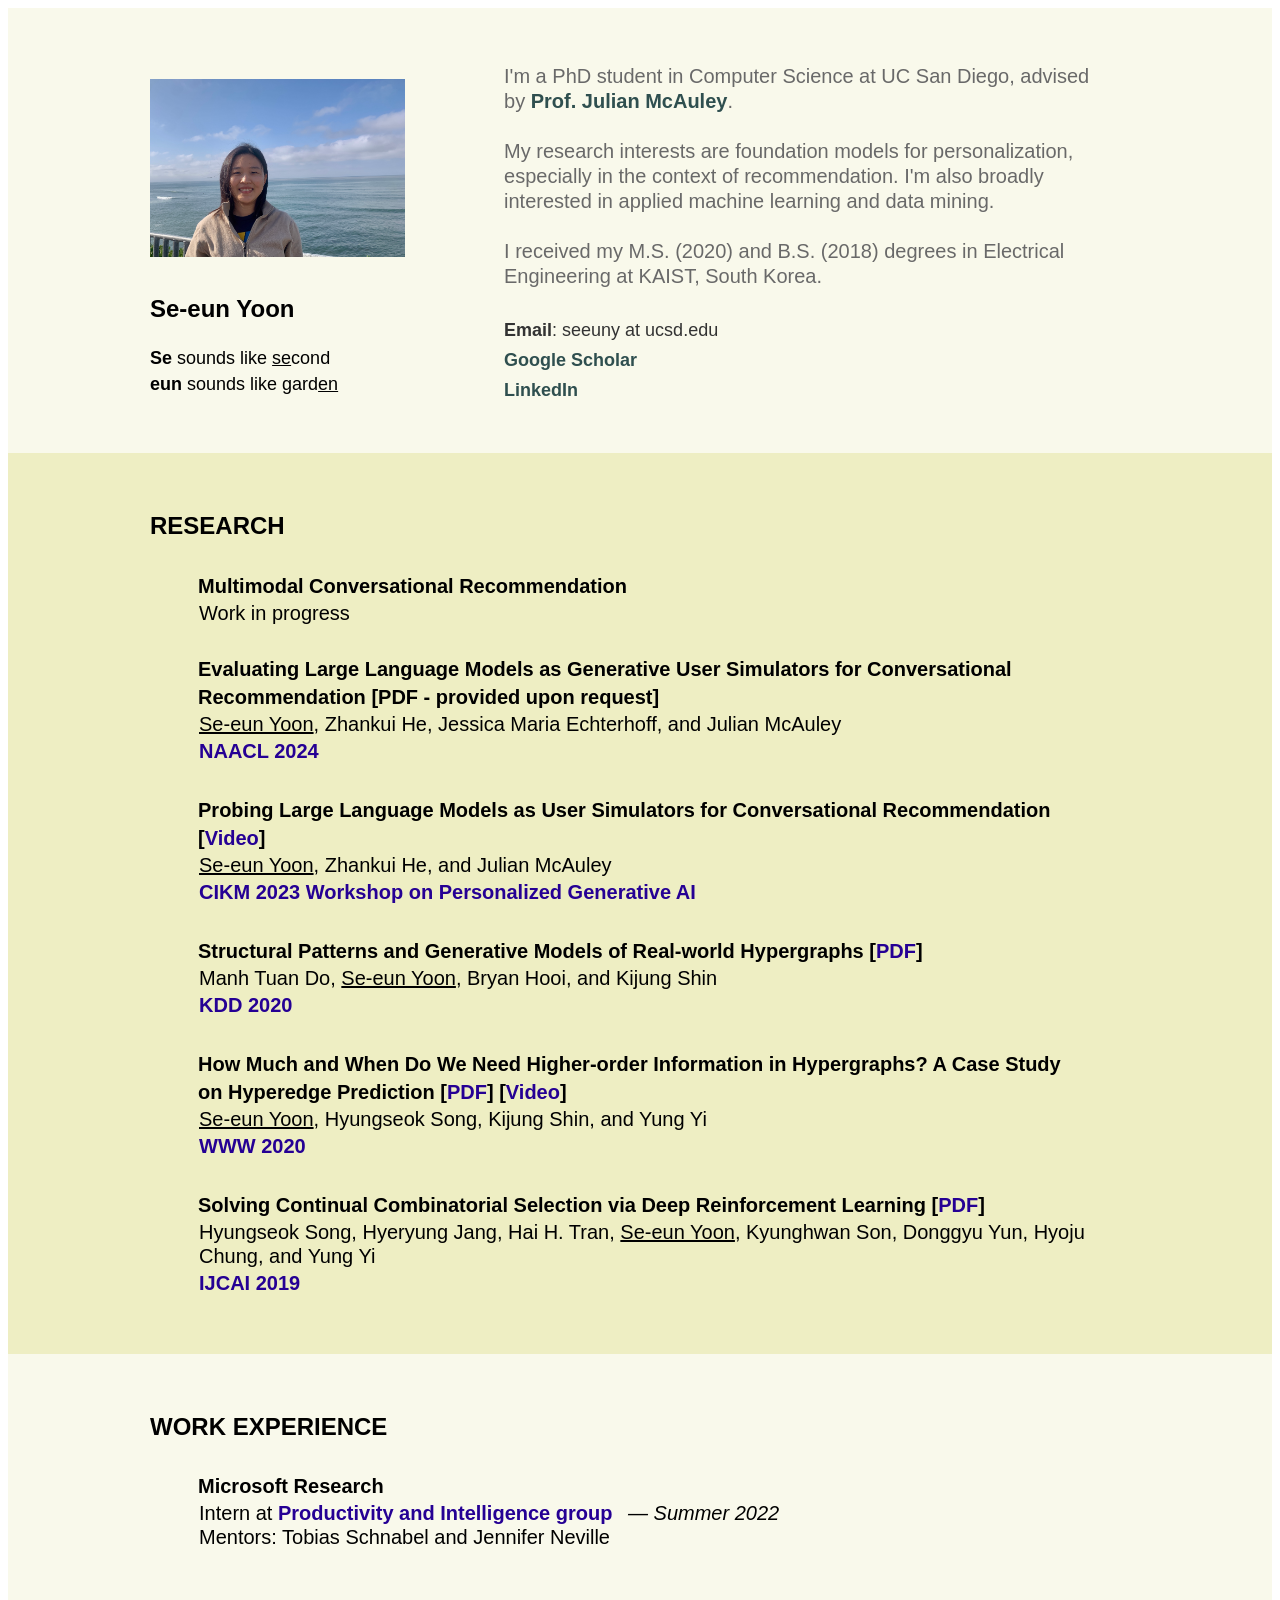
==== index.html @ b5e9e1dd "." ====
<!DOCTYPE html>

<html lang="en" dir="ltr">
  <head>
    <meta charset="utf-8">

    <!-- Title -->
    <title>Se-eun Yoon</title>

    <!-- Mobile -->
    <meta name="viewport" content="width=device-width, initial-scale=1, maximum-scale=1">

    <!-- CSS -->
    <link rel="stylesheet" href="css/grid.css">
    <link rel="stylesheet" href="css/about.css">
    <link rel="stylesheet" href="css/resume.css">
    <link rel="stylesheet" href="css/research.css">

    <!-- Script -->
    <script src="https://ajax.googleapis.com/ajax/libs/jquery/3.4.1/jquery.min.js"></script>
    <script src="js/colors.js"></script>
  </head>

  <body>
    <!-- About Section -->
    <section id="about">

      <div class="row">

        <div class="three columns" style="float: left;">
          <img class="profile-pic" src="figures/profile/birdrock.JPG" alt="">
          <h1><span class="name">Se-eun Yoon</span></h1>
          <p class="pronounce"> <b>Se</b> sounds like <u>se</u>cond <br>
          <b>eun</b> sounds like gard<u>en</u> </p>

        </div>

        <div class="seven columns main-col">
          
         <p class="firstp">
            I'm a PhD student in Computer Science at UC San Diego, advised by <a href="https://cseweb.ucsd.edu/~jmcauley/">Prof. Julian McAuley</a>. <br><br>

            My research interests are foundation models for personalization, especially in the context of recommendation. 
            I'm also broadly interested in applied machine learning and data mining. <br><br>

            I received my M.S. (2020) and B.S. (2018) degrees in Electrical Engineering at KAIST, South Korea.
         </p>

          <div class="row">
            <div class="columns contact-details">
              <p class="contact"><b>Email</b>: seeuny at ucsd.edu<br></p>
				  <p class="contact"><a href="https://scholar.google.com/citations?user=pRbs74AAAAAJ&hl=en">Google Scholar</a></p>
              <p class="contact"><a href="https://www.linkedin.com/in/seeuny/">LinkedIn</a></p>
               
            </div>
          </div>

        </div>
      </div>
    </section>
    <!-- About section end -->

    <!-- Research section -->
    <section id="research">

       <div class="row publications">

          <div class="ten columns header-col">
             <h1>Research</h1>
          </div>

          <div class="ten columns main-col">

            <div class="row item">
               <div class="twelve columns">
                     <h5> Multimodal Conversational Recommendation
                     </h5>
                     <p class="authors">Work in progress<br>
                  </p>
               </div>
            </div>

            <div class="row item">
               <div class="twelve columns">
                     <h5> Evaluating Large Language Models as Generative User Simulators for Conversational Recommendation
                        [<a>PDF - provided upon request</a>]
                     </h5>
                     <p class="authors"><em class="me">Se-eun Yoon</em>, Zhankui He, Jessica Maria Echterhoff, and Julian McAuley<br>
                        <a href="https://2024.naacl.org/"><em class="venue">NAACL 2024</em></a>
                  </p>
               </div>
            </div>

            <div class="row item">
               <div class="twelve columns">
                     <h5> Probing Large Language Models as User Simulators for Conversational Recommendation
                        [<a href="https://youtu.be/NXfUgg_BY7Q">Video</a>]
                     </h5>
                     <p class="authors"><em class="me">Se-eun Yoon</em>, Zhankui He, and Julian McAuley<br>
                     <a href="https://uobevents.eventsair.com/cikm2023/workshops"><em class="venue">CIKM 2023 Workshop on Personalized Generative AI</em></a>
                  </p>
               </div>
            </div>

            <div class="row item">
               <div class="twelve columns">
                     <h5> Structural Patterns and Generative Models of Real-world Hypergraphs
                        [<a href="https://arxiv.org/pdf/2006.07060.pdf">PDF</a>]

                     </h5>
                     <p class="authors">Manh Tuan Do, <em class="me">Se-eun Yoon</em>, Bryan Hooi, and Kijung Shin<br>
                     <a href="https://www.kdd.org/kdd2020/"><em class="venue">KDD 2020</em></a>
                  </p>
               </div>
            </div>

            <div class="row item">
              <div class="twelve columns">
                 <h5> How Much and When Do We Need Higher-order Information in Hypergraphs? A Case Study on Hyperedge Prediction
									  [<a href="https://arxiv.org/pdf/2001.11181.pdf">PDF</a>]
										[<a href="https://youtu.be/bFrzk-XOpT0">Video</a>]
                  </h5>
                 <p class="authors"><em class="me">Se-eun Yoon</em>, Hyungseok Song, Kijung Shin, and Yung Yi<br>
                 <a href="https://www2020.thewebconf.org/"><em class="venue">WWW 2020</em></a>
                </p>
              </div>
            </div>

            <div class="row item">
              <div class="twelve columns">
                 <h5>Solving Continual Combinatorial Selection via Deep Reinforcement Learning [<a href="https://arxiv.org/pdf/1909.03638.pdf">PDF</a>] </h5>
                 <p class="authors">Hyungseok Song, Hyeryung Jang, Hai H. Tran, <em class="me">Se-eun Yoon</em>, Kyunghwan Son, Donggyu Yun, Hyoju Chung, and Yung Yi<br>
                  <a href="https://ijcai19.org/"><em class="venue">IJCAI 2019</em> </a>
                </p>
              </div>
            </div>

          </div>


       </div>

   </section>

   <!-- Resume section -->
   <section id="resume">

      <!-- Education -->
      <div class="row education">

         <div class="ten columns header-col">
            <h1>Work experience</h1>
         </div>

         <div class="ten columns main-col">

            <div class="row item">
               <div class="twelve columns">
                  <h5>Microsoft Research</h5>
						<p class="info"> Intern at <a href= "https://www.microsoft.com/en-us/research/group/productivity-and-intelligence/">
								 Productivity and Intelligence group</a>
                    <em class="date">&mdash; Summer 2022</em> <br>
                   Mentors: Tobias Schnabel and Jennifer Neville
							</p>
               </div>
            </div>

         </div>
      </div>
---- css/grid.css ----
img {
   max-width: 100%;
   height: auto;
}
img.pull-right { margin: 12px 0px 0px 18px; }
img.pull-left { margin: 12px 18px 0px 0px; }


/* Grid */
.row {
   width: 96%;
   max-width: 1020px;
   margin: 0 auto;
}
/* fixed width for IE8 */
.ie .row { width: 1000px ; }

.narrow .row { max-width: 980px; }

.row .row { width: auto; max-width: none; margin: 0 -20px; }

/* row clearing */
.row:before,
.row:after {
    content: " ";
    display: table;
}
.row:after {
    clear: both;
}

.column, .columns {
   position: relative;
   padding: 0 20px;
   min-height: 1px;
}
.column.centered, .columns.centered  {
    float: none;
    margin: 0 auto;
}

/* removed gutters */
.row.collapsed > .column,
.row.collapsed > .columns,
.column.collapsed, .columns.collapsed  { padding: 0; }

[class*="column"] + [class*="column"]:last-child { float: right; }
[class*="column"] + [class*="column"].end { float: right; }

/* column widths */
.row .one         { width: 8.33333%; }
.row .two         { width: 16.66667%; }
.row .three       { width: 25%; }
.row .four        { width: 33.33333%; }
.row .five        { width: 41.66667%; }
.row .six         { width: 50%; }
.row .seven       { width: 58.33333%; }
.row .eight       { width: 66.66667%; }
.row .nine        { width: 75%; }
.row .ten         { width: 83.33333%; }
.row .eleven      { width: 91.66667%; }
.row .twelve      { width: 100%; }

/* Offsets */
.row .offset-1    { margin-left: 8.33333%; }
.row .offset-2    { margin-left: 16.66667%; }
.row .offset-3    { margin-left: 25%; }
.row .offset-4    { margin-left: 33.33333%; }
.row .offset-5    { margin-left: 41.66667%; }
.row .offset-6    { margin-left: 50%; }
.row .offset-7    { margin-left: 58.33333%; }
.row .offset-8    { margin-left: 66.66667%; }
.row .offset-9    { margin-left: 75%; }
.row .offset-10   { margin-left: 83.33333%; }
.row .offset-11   { margin-left: 91.66667%; }

/* Push/Pull */
.row .push-1      { left: 8.33333%; }
.row .pull-1      { right: 8.33333%; }
.row .push-2      { left: 16.66667%; 	}
.row .pull-2      { right: 16.66667%; }
.row .push-3      { left: 25%; }
.row .pull-3      { right: 25%;	}
.row .push-4      { left: 33.33333%; }
.row .pull-4      { right: 33.33333%; }
.row .push-5      { left: 41.66667%; }
.row .pull-5      { right: 41.66667%; }
.row .push-6      { left: 50%; }
.row .pull-6      { right: 50%; }
.row .push-7      { left: 58.33333%; }
.row .pull-7      { right: 58.33333%; }
.row .push-8      { left: 66.66667%; 	}
.row .pull-8      { right: 66.66667%; }
.row .push-9      { left: 75%; }
.row .pull-9      { right: 75%; }
.row .push-10     { left: 83.33333%; }
.row .pull-10     { right: 83.33333%; }
.row .push-11     { left: 91.66667%; }
.row .pull-11     { right: 91.66667%; }

/* block grids
--------------------------------------------------------------------- */
.bgrid-sixths [class*="column"]   { width: 16.66667%; }
.bgrid-quarters [class*="column"] { width: 25%; }
.bgrid-thirds [class*="column"]   { width: 33.33333%; }
.bgrid-halves [class*="column"]   { width: 50%; }

[class*="bgrid"] [class*="column"] + [class*="column"]:last-child { float: left; }

/* Left clearing for block grid columns - columns that changes width in
different screen sizes. Allows columns with different heights to align
properly.
--------------------------------------------------------------------- */
.first { clear: left; }   /* first column in default screen */
.s-first { clear: none; } /* first column in smaller screens */

/* smaller screens
--------------------------------------------------------------- */
@media only screen and (max-width: 900px) {

   /* block grids on small screens */
   .s-bgrid-sixths [class*="column"]   { width: 16.66667%; }
   .s-bgrid-quarters [class*="column"] { width: 25%; }
   .s-bgrid-thirds [class*="column"]   { width: 33.33333%; }
   .s-bgrid-halves [class*="column"]   { width: 50%; }

   /* block grids left clearing */
   .first { clear: none; }
   .s-first { clear: left; }

}

/* mobile wide/smaller tablets
--------------------------------------------------------------- */
@media only screen and (max-width: 760px) {

   .row {
	   width: 460px;
	   margin: 0 auto;
     padding: 0;
	}
   .column, .columns {
	   width: auto !important;
	   float: none;
	   margin-left: 0;
	   margin-right: 0;
     padding: 0px 30px;
   }
   #about .download .button{
     margin-top: 0%;
     padding: 15px 60px;
     border: none;
     text-align: center;
     text-decoration: none;
     display: inline-block;
   }
   #firstp{
     padding-top: 10px;
   }

   .row .row { width: auto; max-width: none; margin: 0 -30px; }

   [class*="column"] + [class*="column"]:last-child { float: none; }
   [class*="bgrid"] [class*="column"] + [class*="column"]:last-child { float: none; }

   /* Offsets */
   .row .offset-1    { margin-left: 0%; }
   .row .offset-2    { margin-left: 0%; }
   .row .offset-3    { margin-left: 0%; }
   .row .offset-4    { margin-left: 0%; }
   .row .offset-5    { margin-left: 0%; }
   .row .offset-6    { margin-left: 0%; }
   .row .offset-7    { margin-left: 0%; }
   .row .offset-8    { margin-left: 0%; }
   .row .offset-9    { margin-left: 0%; }
   .row .offset-10   { margin-left: 0%; }
   .row .offset-11   { margin-left: 0%; }
}

/* mobile narrow
--------------------------------------------------------------- */
@media only screen and (max-width: 460px) {

   .row { width: auto; }

}

/* larger screens
--------------------------------------------------------------- */
@media screen and (min-width: 1200px) {

   .wide .row { max-width: 1180px; }

}
---- css/about.css ----
/* General */
body{
	font-family:"Open Sans", "Lucida Grande", "Lucida Sans Unicode", "Lucida Sans", Helvetica, Arial, Tahoma, sans-serif;
	font-size: 20px;
}

/* About Section */
#about {
   background: #f9f9eb;
   padding-top: 36px;
   padding-bottom: 26px;
   overflow: hidden;
}

#about a:link, #about a:visited{
	color: 	#2F4F4F;
	font-weight:bold;
  text-decoration: none;
}
a:hover, a:focus, a:active{
	/* color: #800000; */
	background-color: #E3E0D1;
}

#about h1 {
   font: 30px/40px 'opensans', sans-serif;
   font-weight: bold;
   color: black;
   margin-bottom: 12px;
}
#about h2 {
   font: 22px/30px 'opensans', sans-serif;
   font-weight: bold;
   color: black;
   margin-bottom: 12px;
}
/* #about p {
   
   line-height: 25px;
   padding-top: 25px;
   color: #696969;
} */

#about .main-col {
   padding-right: 5%;
}

#about .firstp {
   line-height: 25px;
   color: #696969;
}

#about .profile-pic {
   position: center;
   width: 100%;
   height: auto;
	padding-top: 35px;
}
#about .name {
   font: 24px/32px 'opensans', sans-serif;
   font-weight: bold;
   color: black;
   margin-bottom: 15px;
}
#about .pronounce {
   font: 18px/18px 'opensans', sans-serif;
   color: #000000;
   line-height: 26px;
   margin-bottom: 30px;
}

#about .contact {
   font: 18px/18px 'opensans', sans-serif;
   color:  #333;
   margin-top: 12px;
   margin-bottom: 12px;
}
---- css/resume.css ----
/* Resume section */

#resume {
   background: #f9f9eb;
   padding-top: 18px;
   padding-bottom: 26px;
   overflow: hidden;
}
#resume .header-col { padding-top: 9px; }
#resume .main-col { padding-right: 10%; }
#resume .education, .work, .awards, .teaching {
   padding-bottom: 10px;
   margin-top: 10px;
   margin-bottom: 0px;
   /* border-bottom: 1px solid #E8E8E8; */
   /* TODO:  */
}

#resume h1 {
   font: 24px/32px 'opensans', sans-serif;
   font-weight: bold;
   text-transform: uppercase;
}
#resume h5 {
   font: 20px/28px 'opensans', sans-serif;
   font-weight: bold;
   margin-top: 10px;
   margin-bottom: 1px;
}

#resume a:link, #research a:visited{
	color: 	#250094;
	font-weight:bold;
   text-decoration: none;
}

#resume .info {
   font: 20px/24px 'opensans', sans-serif;
   color: black; /* TODO: */
   margin-top: 1px;
   padding-left: 1px;
}
#resume .date {
   color: black;
   padding-left: 10px;
}
---- css/research.css ----
/* Resume section */

#research {
   background: #eeeec3;
   padding-top: 18px;
   padding-bottom: 26px;
   overflow: hidden;
}
#research .header-col { padding-top: 9px; }
#research .main-col { padding-right: 10%; }
#research .publications {
   padding-bottom: 10px;
   margin-top: 10px;
   margin-bottom: 0px;
   /* border-bottom: 1px solid #E8E8E8; */
   /* TODO:  */
}

#research h1 {
   font: 24px/32px 'opensans', sans-serif;
   font-weight: bold;
   text-transform: uppercase;
}
#research h5 {
   font: 20px/28px 'opensans', sans-serif;
   font-weight: bold;
   margin-top: 10px;
   margin-bottom: 1px;
}

#research a:link, #research a:visited{
	color: 	#250094;
	font-weight:bold;
   text-decoration: none;
}

#research .header-col { padding-top: 9px; }
#research .main-col { padding-right: 10%; }

#research .authors {
   font: 20px/24px 'opensans', sans-serif;
   color: black; 
   margin-top: 1px;
   padding-left: 1px;
}

#research .me {
  font-style: normal;
  text-decoration: underline;
}

#research .venue {
   line-height: 30px;
   font-style: normal;
   font-weight: bold;
 }
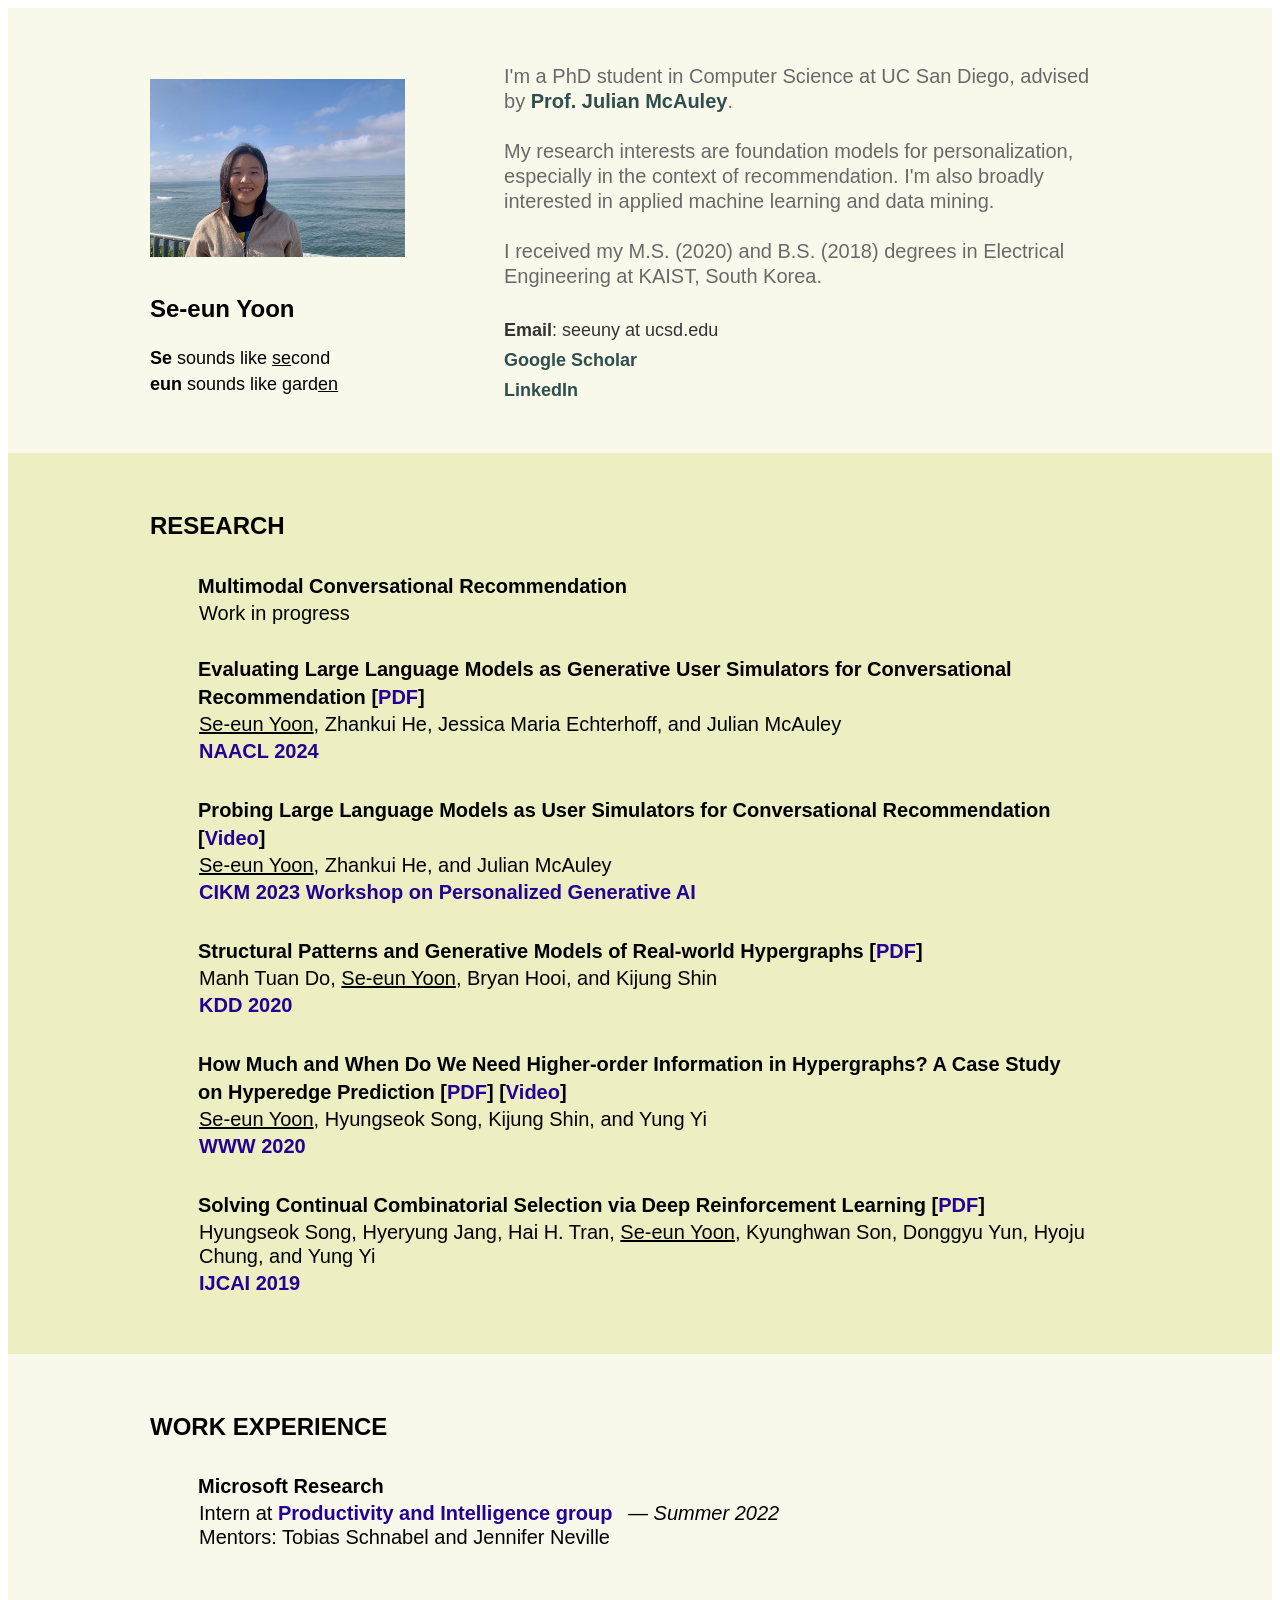
==== commit d12d9e82: "." ====
--- a/index.html
+++ b/index.html
@@ -83,7 +83,7 @@
             <div class="row item">
                <div class="twelve columns">
                      <h5> Evaluating Large Language Models as Generative User Simulators for Conversational Recommendation
-                        [<a>PDF - provided upon request</a>]
+                        [<a href="https://arxiv.org/pdf/2403.09738.pdf">PDF</a>]
                      </h5>
                      <p class="authors"><em class="me">Se-eun Yoon</em>, Zhankui He, Jessica Maria Echterhoff, and Julian McAuley<br>
                         <a href="https://2024.naacl.org/"><em class="venue">NAACL 2024</em></a>
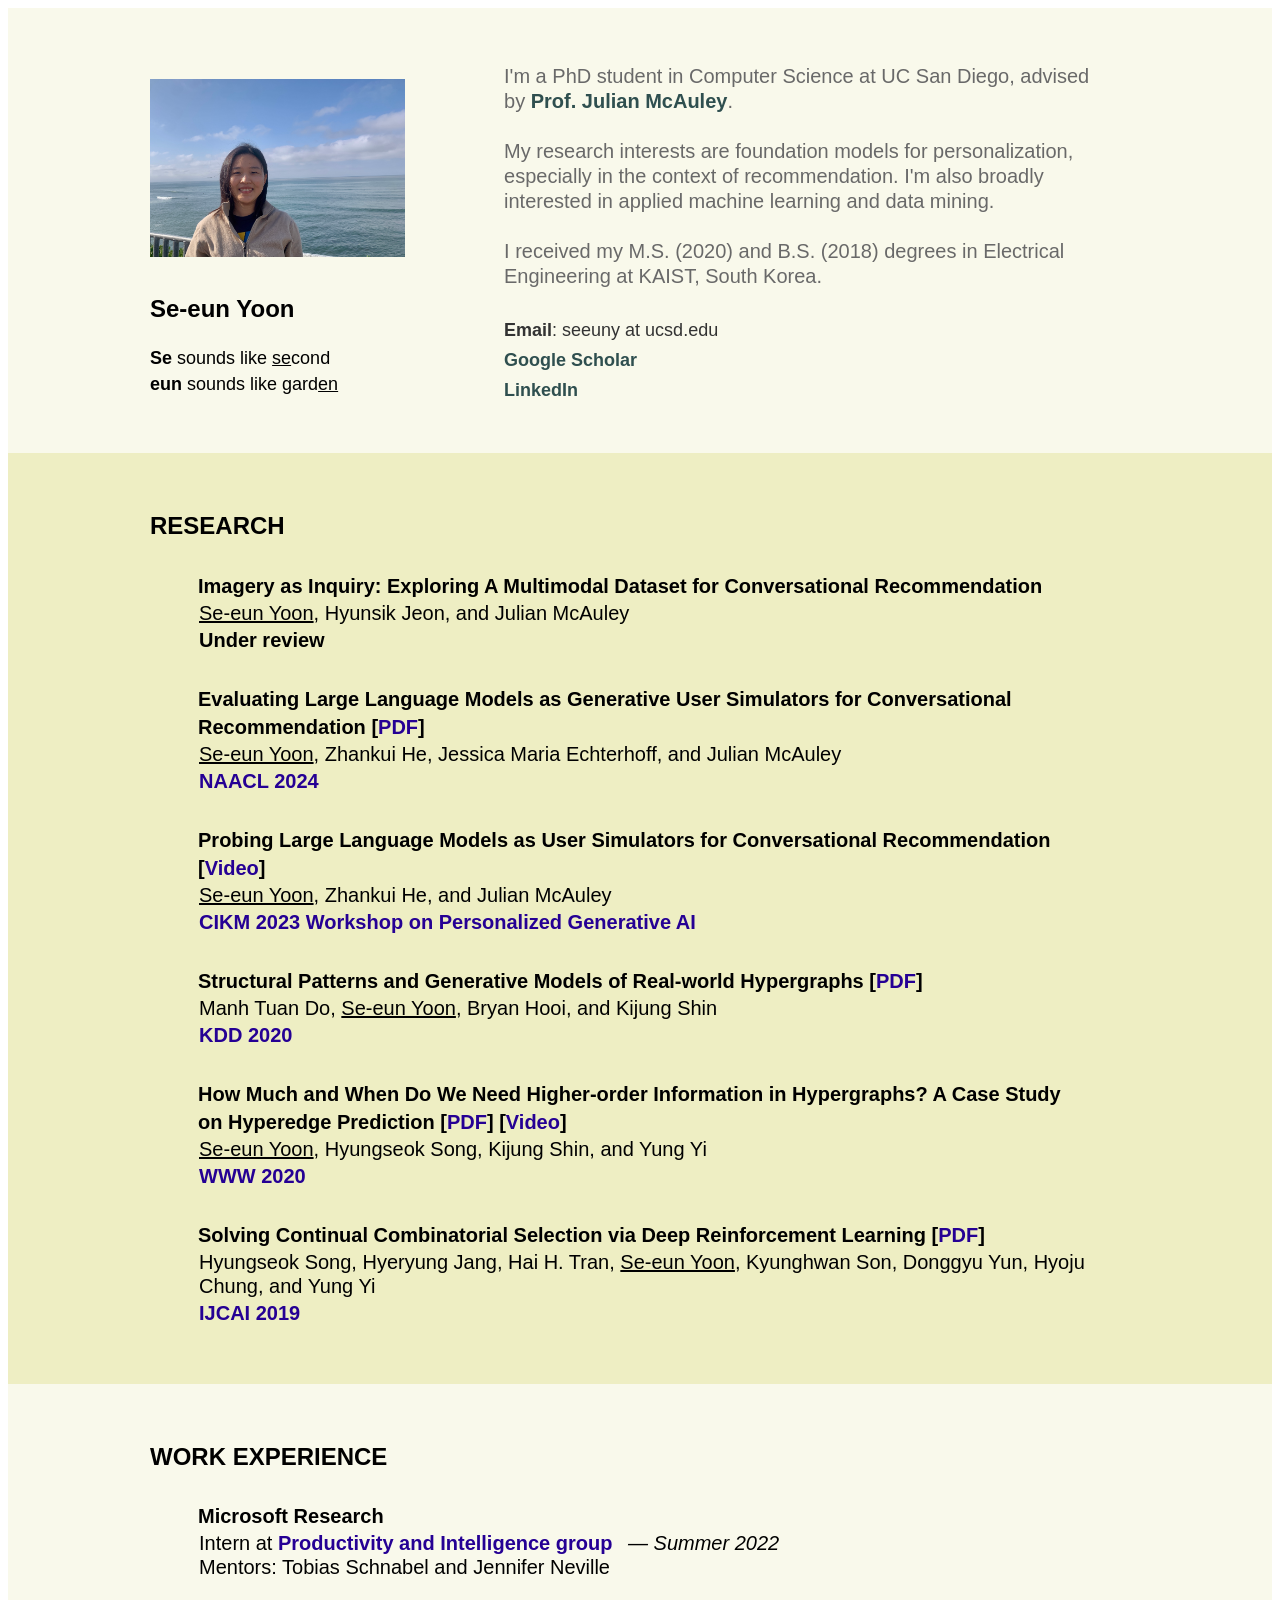
==== commit 9d31dd20: "b" ====
--- a/index.html
+++ b/index.html
@@ -73,9 +73,10 @@
 
             <div class="row item">
                <div class="twelve columns">
-                     <h5> Multimodal Conversational Recommendation
+                     <h5> Imagery as Inquiry: Exploring A Multimodal Dataset for Conversational Recommendation 
                      </h5>
-                     <p class="authors">Work in progress<br>
+                     <p class="authors"><em class="me">Se-eun Yoon</em>, Hyunsik Jeon, and Julian McAuley<br>
+                        <a><em class="venue">Under review</em></a>
                   </p>
                </div>
             </div>
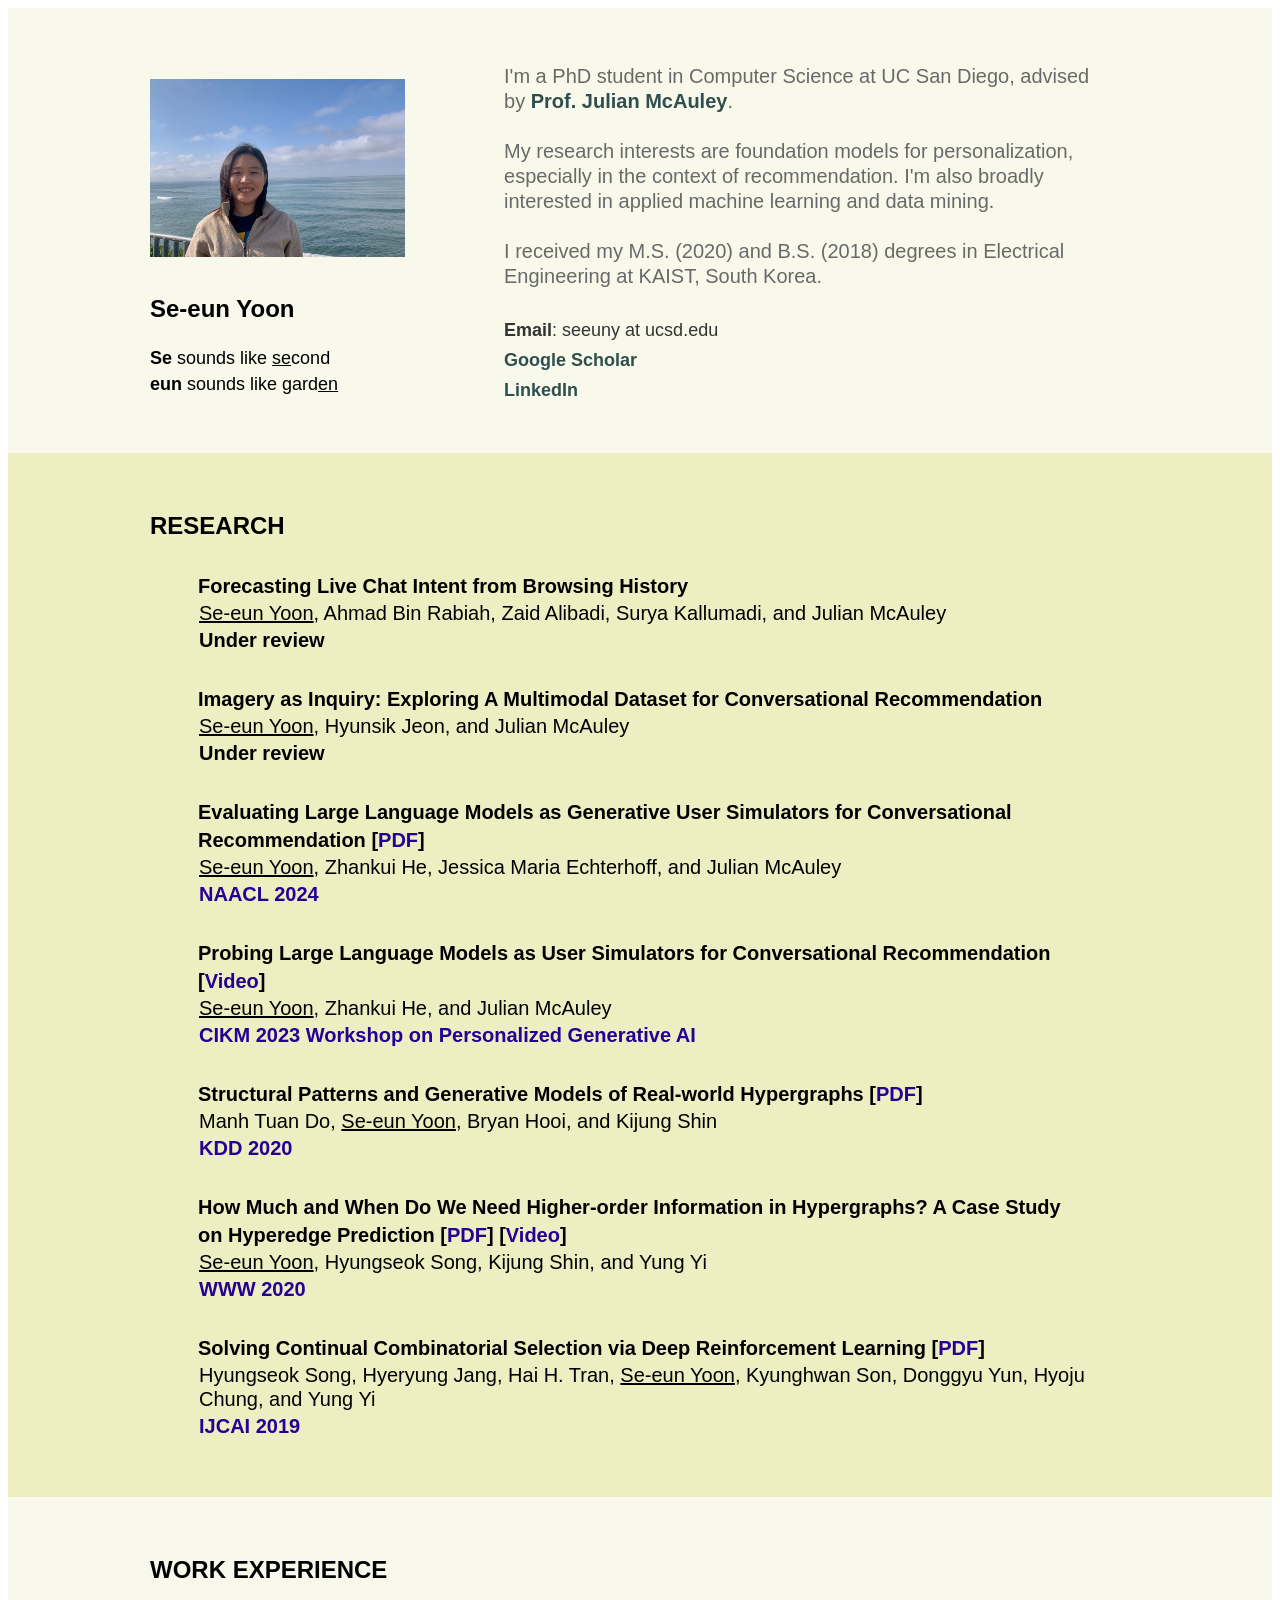
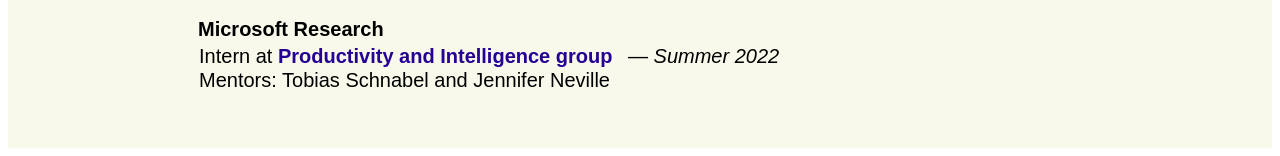
==== commit e342f4ba: "b" ====
--- a/index.html
+++ b/index.html
@@ -70,6 +70,16 @@
           </div>
 
           <div class="ten columns main-col">
+
+            <div class="row item">
+               <div class="twelve columns">
+                     <h5> Forecasting Live Chat Intent from Browsing History 
+                     </h5>
+                     <p class="authors"><em class="me">Se-eun Yoon</em>, Ahmad Bin Rabiah, Zaid Alibadi, Surya Kallumadi, and Julian McAuley<br>
+                        <a><em class="venue">Under review</em></a>
+                  </p>
+               </div>
+            </div>
 
             <div class="row item">
                <div class="twelve columns">
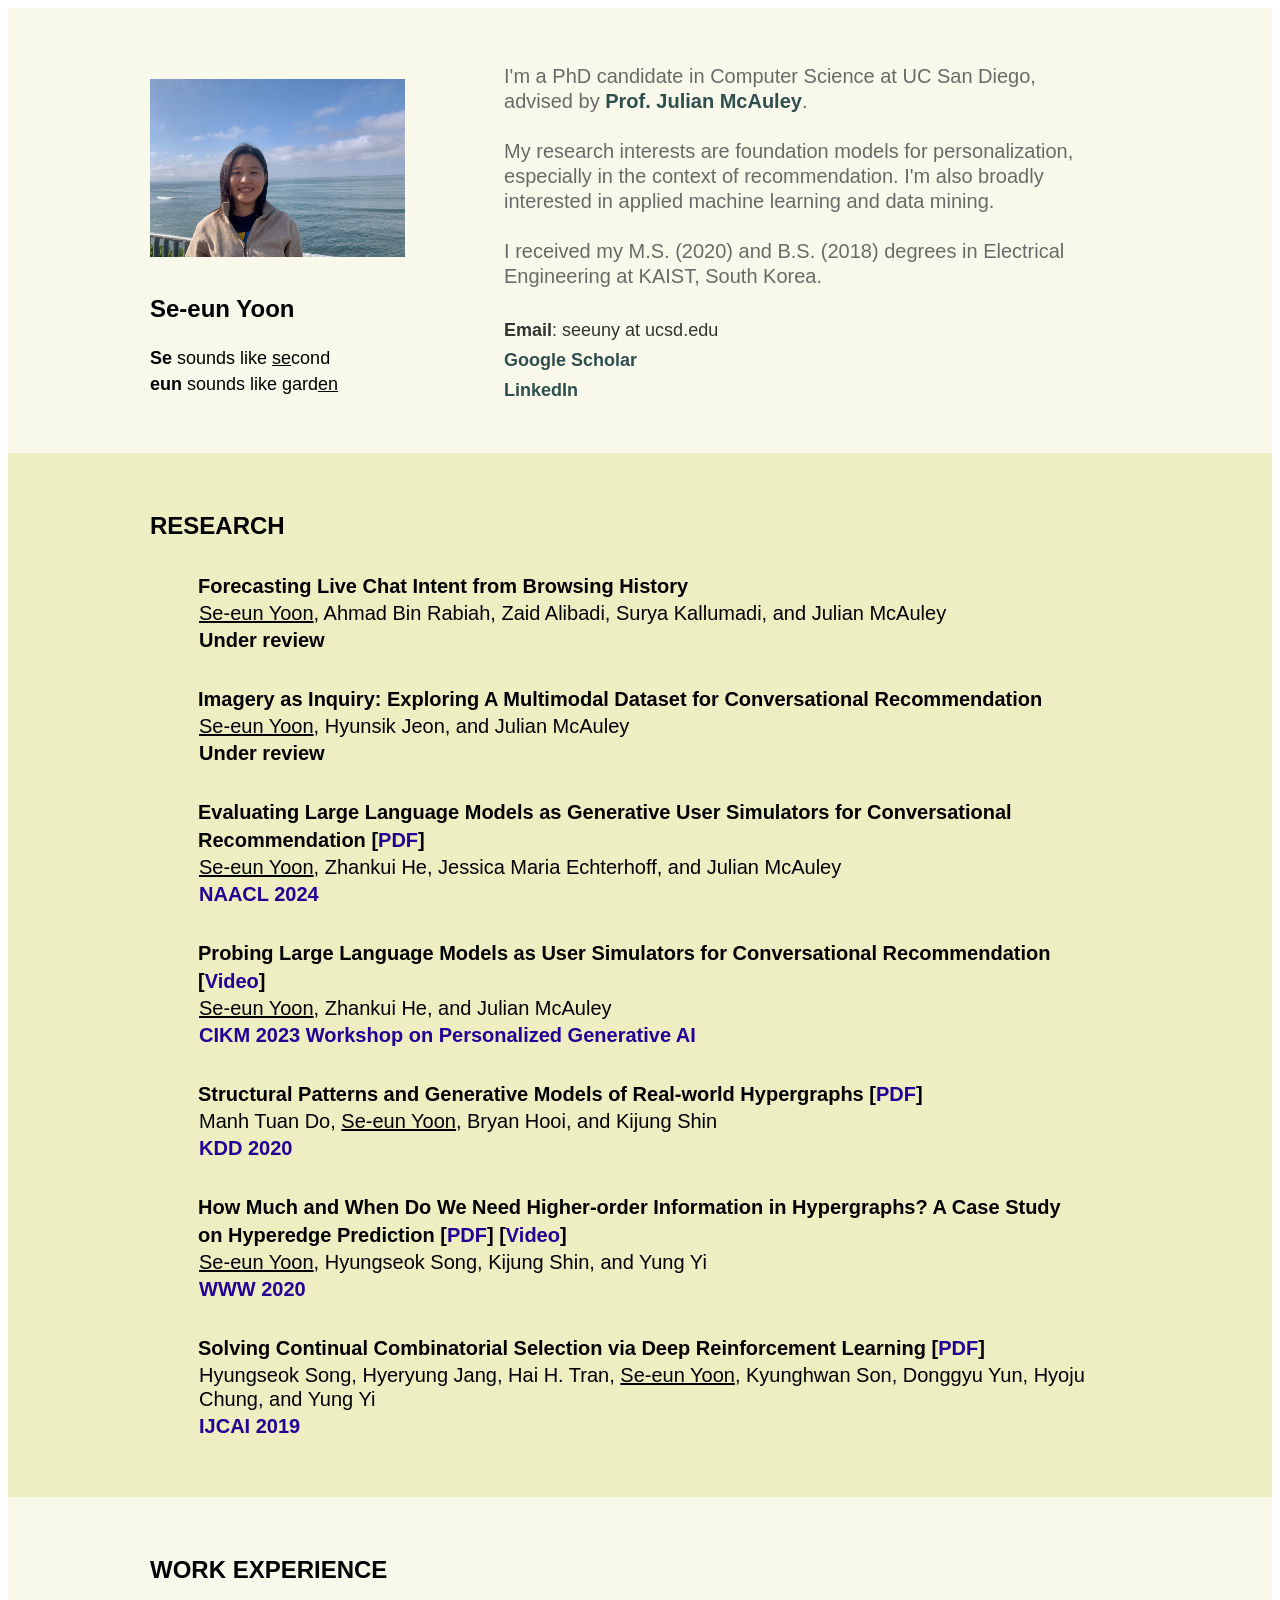
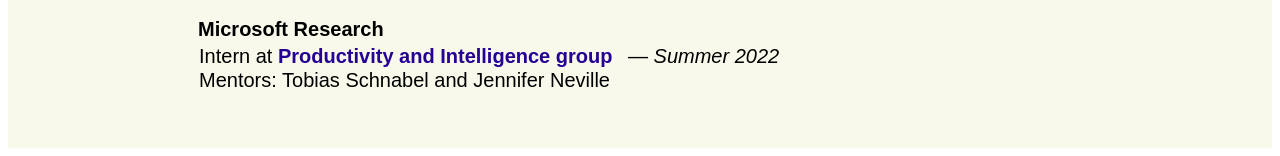
==== commit 78b4dcce: "b" ====
--- a/index.html
+++ b/index.html
@@ -38,7 +38,7 @@
         <div class="seven columns main-col">
           
          <p class="firstp">
-            I'm a PhD student in Computer Science at UC San Diego, advised by <a href="https://cseweb.ucsd.edu/~jmcauley/">Prof. Julian McAuley</a>. <br><br>
+            I'm a PhD candidate in Computer Science at UC San Diego, advised by <a href="https://cseweb.ucsd.edu/~jmcauley/">Prof. Julian McAuley</a>. <br><br>
 
             My research interests are foundation models for personalization, especially in the context of recommendation. 
             I'm also broadly interested in applied machine learning and data mining. <br><br>
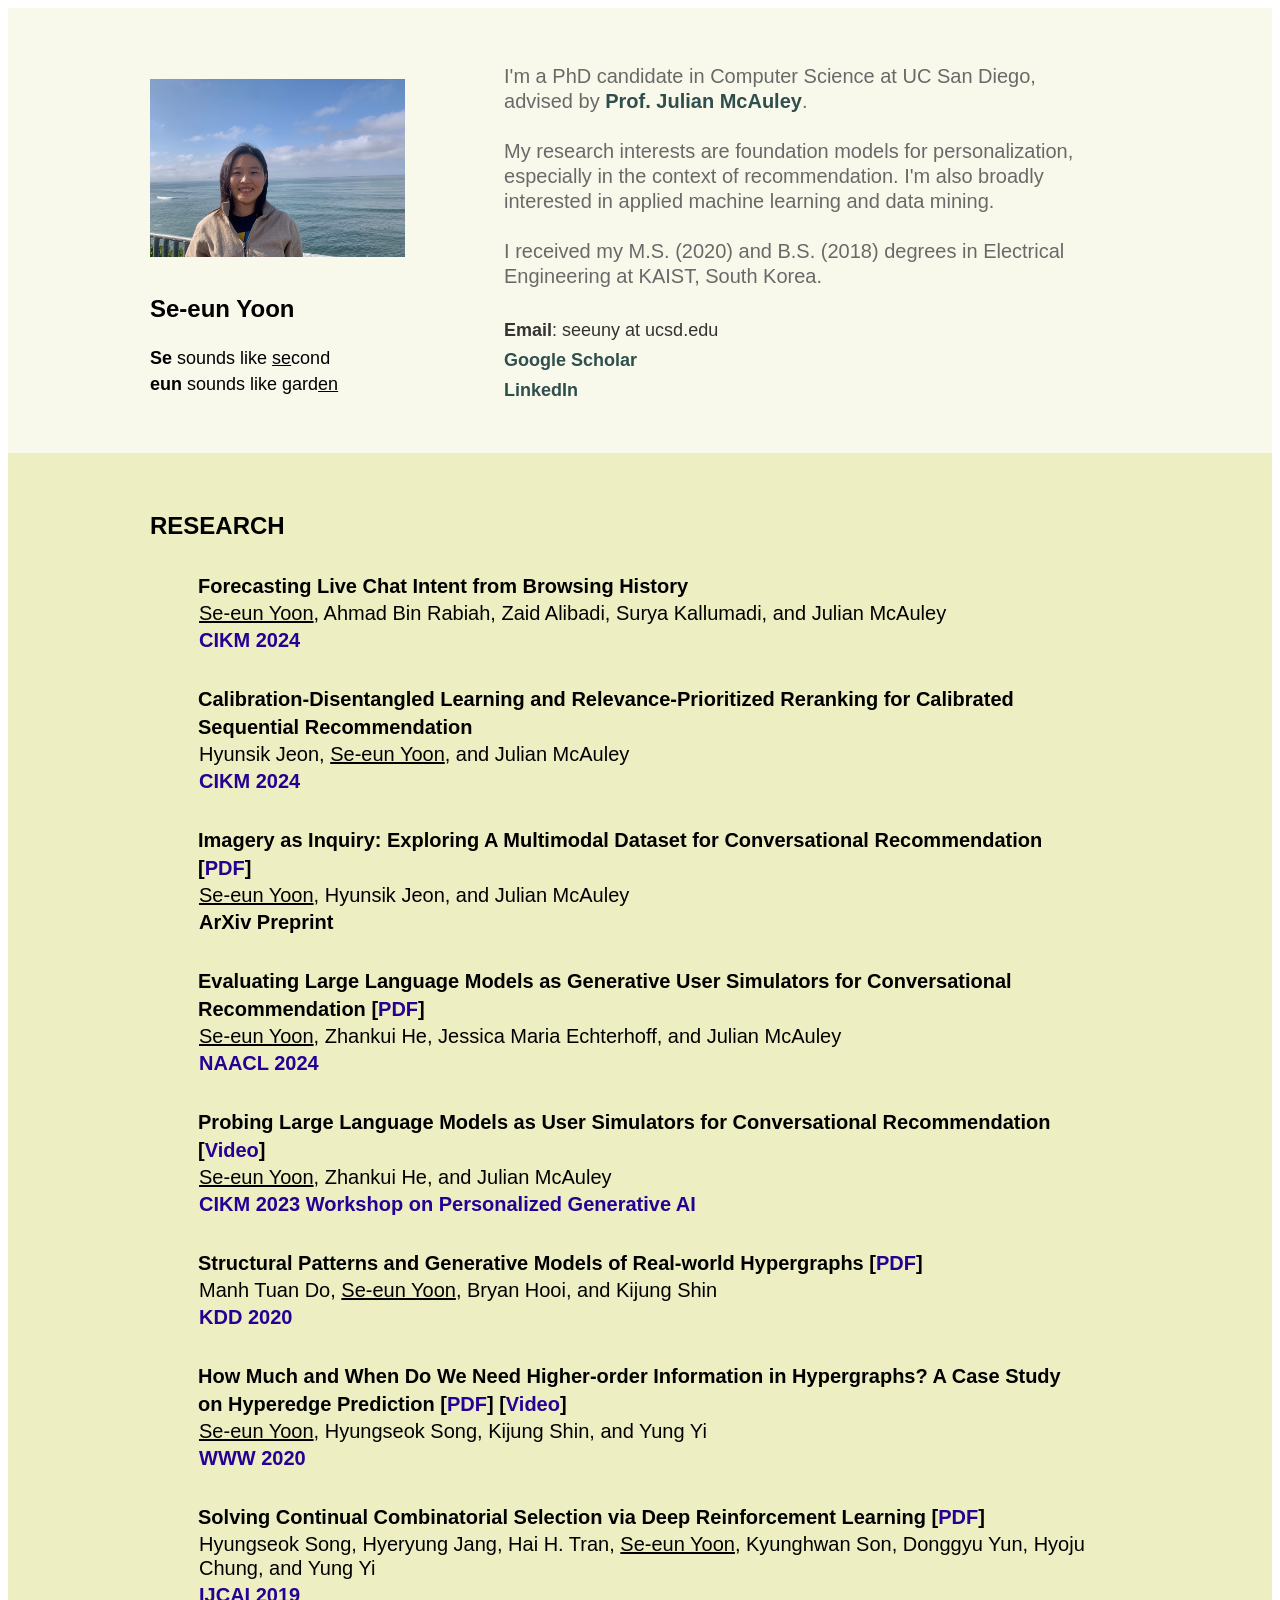
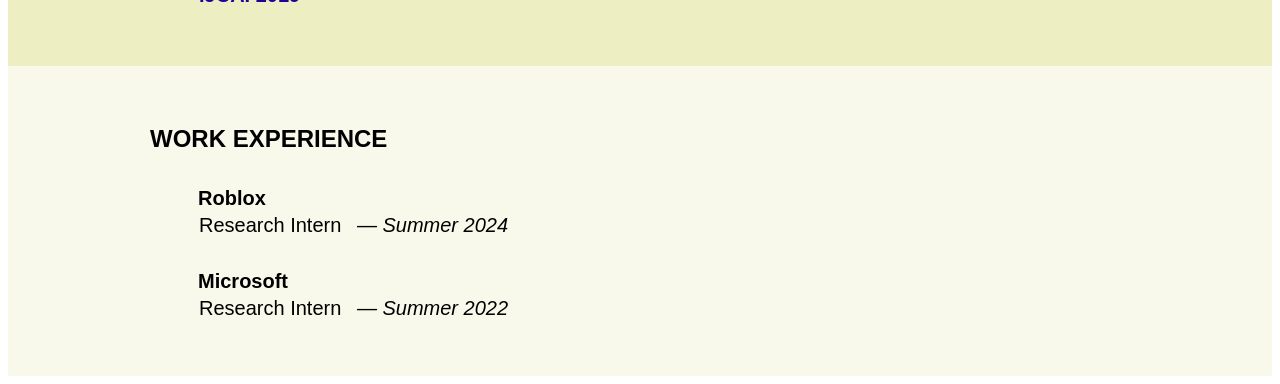
==== commit 06d2bead: "b" ====
--- a/index.html
+++ b/index.html
@@ -74,19 +74,33 @@
             <div class="row item">
                <div class="twelve columns">
                      <h5> Forecasting Live Chat Intent from Browsing History 
+                        <!-- [<a href="">PDF</a>] -->
                      </h5>
                      <p class="authors"><em class="me">Se-eun Yoon</em>, Ahmad Bin Rabiah, Zaid Alibadi, Surya Kallumadi, and Julian McAuley<br>
-                        <a><em class="venue">Under review</em></a>
-                  </p>
-               </div>
-            </div>
+                        <a href="https://cikm2024.org/"><em class="venue">CIKM 2024</em></a>   
+                    </p>
+
+               </div>
+            </div>
+
+            <div class="row item">
+                <div class="twelve columns">
+                      <h5> Calibration-Disentangled Learning and Relevance-Prioritized Reranking for Calibrated Sequential Recommendation
+                        <!-- [<a href="">PDF</a>] -->
+                    </h5>
+                      <p class="authors">Hyunsik Jeon, <em class="me">Se-eun Yoon</em>, and Julian McAuley<br>
+                         <a href="https://cikm2024.org/"><em class="venue">CIKM 2024</em></a>
+                   </p>
+                </div>
+             </div>
 
             <div class="row item">
                <div class="twelve columns">
                      <h5> Imagery as Inquiry: Exploring A Multimodal Dataset for Conversational Recommendation 
+                        [<a href="https://www.arxiv.org/abs/2405.14142">PDF</a>]
                      </h5>
                      <p class="authors"><em class="me">Se-eun Yoon</em>, Hyunsik Jeon, and Julian McAuley<br>
-                        <a><em class="venue">Under review</em></a>
+                        <a><em class="venue">ArXiv Preprint</em></a>
                   </p>
                </div>
             </div>
@@ -166,12 +180,21 @@
          <div class="ten columns main-col">
 
             <div class="row item">
-               <div class="twelve columns">
-                  <h5>Microsoft Research</h5>
-						<p class="info"> Intern at <a href= "https://www.microsoft.com/en-us/research/group/productivity-and-intelligence/">
-								 Productivity and Intelligence group</a>
+                <div class="twelve columns">
+                   <h5>Roblox</h5>
+                         <p class="info"> Research Intern
+                     <em class="date">&mdash; Summer 2024</em> <br>
+                    
+                             </p>
+                </div>
+             </div>
+
+            <div class="row item">
+               <div class="twelve columns">
+                  <h5>Microsoft</h5>
+						<p class="info"> Research Intern
                     <em class="date">&mdash; Summer 2022</em> <br>
-                   Mentors: Tobias Schnabel and Jennifer Neville
+                    
 							</p>
                </div>
             </div>
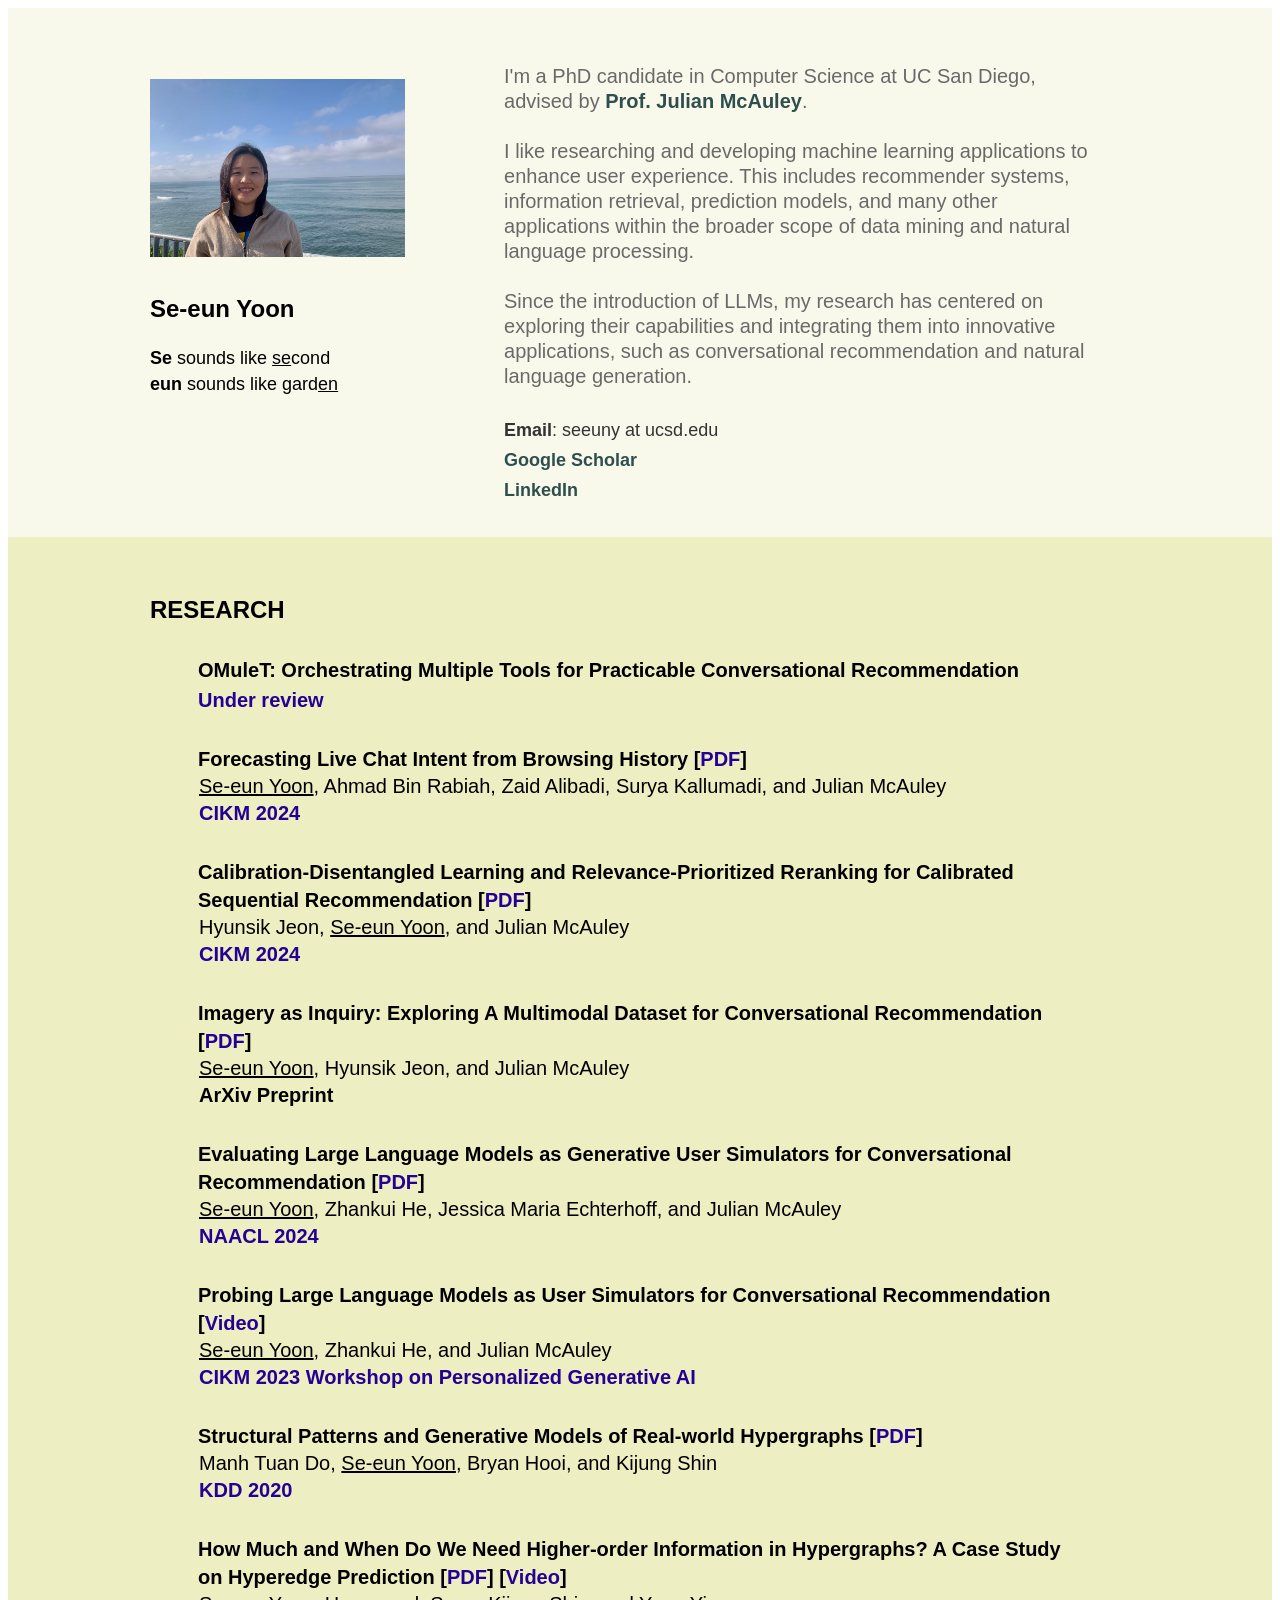
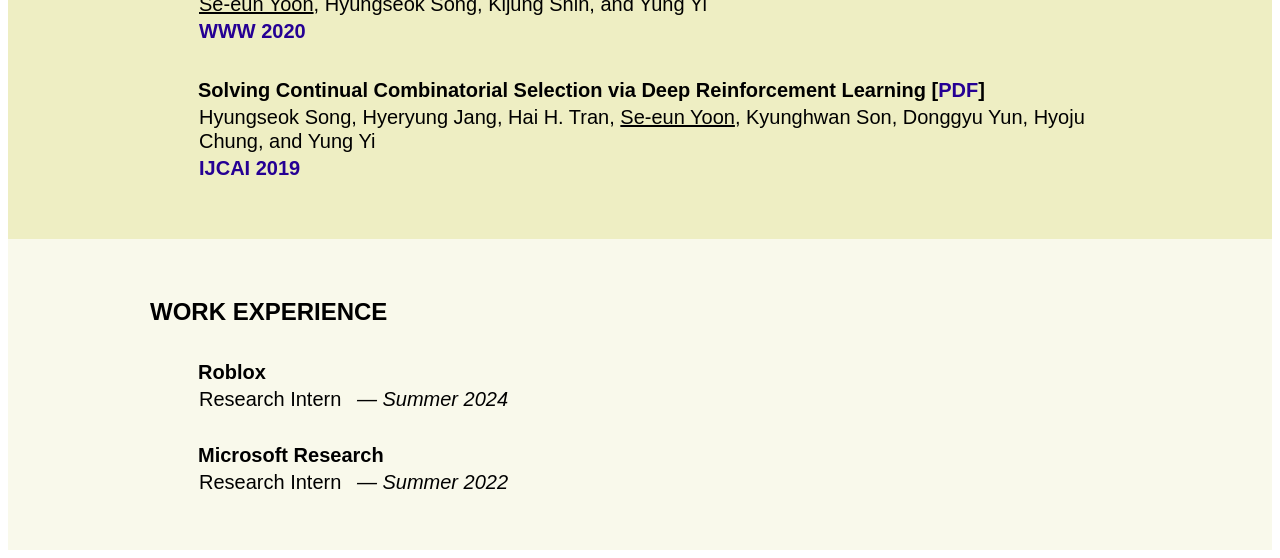
==== commit 111e45c3: "." ====
--- a/index.html
+++ b/index.html
@@ -38,12 +38,13 @@
         <div class="seven columns main-col">
           
          <p class="firstp">
-            I'm a PhD candidate in Computer Science at UC San Diego, advised by <a href="https://cseweb.ucsd.edu/~jmcauley/">Prof. Julian McAuley</a>. <br><br>
-
-            My research interests are foundation models for personalization, especially in the context of recommendation. 
-            I'm also broadly interested in applied machine learning and data mining. <br><br>
-
-            I received my M.S. (2020) and B.S. (2018) degrees in Electrical Engineering at KAIST, South Korea.
+            I'm a PhD candidate in Computer Science at UC San Diego, advised by <a href="https://cseweb.ucsd.edu/~jmcauley/">Prof. Julian McAuley</a>. 
+            <br><br>
+            I like researching and developing machine learning applications to enhance user experience.
+            This includes recommender systems, information retrieval, prediction models, and many other applications within the broader scope of data mining and natural language processing.
+            
+            <br><br>
+            Since the introduction of LLMs, my research has centered on exploring their capabilities and integrating them into innovative applications, such as conversational recommendation and natural language generation. 
          </p>
 
           <div class="row">
@@ -73,8 +74,19 @@
 
             <div class="row item">
                <div class="twelve columns">
+                     <h5> OMuleT: Orchestrating Multiple Tools for Practicable Conversational Recommendation 
+                     </h5>
+                     <!-- <p class="authors">Author list witheld for blind review<br> -->
+                        <a href=""><em class="venue">Under review</em></a>   
+                    </p>
+
+               </div>
+            </div>
+
+            <div class="row item">
+               <div class="twelve columns">
                      <h5> Forecasting Live Chat Intent from Browsing History 
-                        <!-- [<a href="">PDF</a>] -->
+                        [<a href="https://arxiv.org/abs/2408.04668">PDF</a>]
                      </h5>
                      <p class="authors"><em class="me">Se-eun Yoon</em>, Ahmad Bin Rabiah, Zaid Alibadi, Surya Kallumadi, and Julian McAuley<br>
                         <a href="https://cikm2024.org/"><em class="venue">CIKM 2024</em></a>   
@@ -86,7 +98,7 @@
             <div class="row item">
                 <div class="twelve columns">
                       <h5> Calibration-Disentangled Learning and Relevance-Prioritized Reranking for Calibrated Sequential Recommendation
-                        <!-- [<a href="">PDF</a>] -->
+                        [<a href="https://arxiv.org/abs/2408.02156">PDF</a>]
                     </h5>
                       <p class="authors">Hyunsik Jeon, <em class="me">Se-eun Yoon</em>, and Julian McAuley<br>
                          <a href="https://cikm2024.org/"><em class="venue">CIKM 2024</em></a>
@@ -108,7 +120,7 @@
             <div class="row item">
                <div class="twelve columns">
                      <h5> Evaluating Large Language Models as Generative User Simulators for Conversational Recommendation
-                        [<a href="https://arxiv.org/pdf/2403.09738.pdf">PDF</a>]
+                        [<a href="https://arxiv.org/abs/2403.09738">PDF</a>]
                      </h5>
                      <p class="authors"><em class="me">Se-eun Yoon</em>, Zhankui He, Jessica Maria Echterhoff, and Julian McAuley<br>
                         <a href="https://2024.naacl.org/"><em class="venue">NAACL 2024</em></a>
@@ -130,7 +142,7 @@
             <div class="row item">
                <div class="twelve columns">
                      <h5> Structural Patterns and Generative Models of Real-world Hypergraphs
-                        [<a href="https://arxiv.org/pdf/2006.07060.pdf">PDF</a>]
+                        [<a href="https://arxiv.org/abs/2006.07060">PDF</a>]
 
                      </h5>
                      <p class="authors">Manh Tuan Do, <em class="me">Se-eun Yoon</em>, Bryan Hooi, and Kijung Shin<br>
@@ -142,7 +154,7 @@
             <div class="row item">
               <div class="twelve columns">
                  <h5> How Much and When Do We Need Higher-order Information in Hypergraphs? A Case Study on Hyperedge Prediction
-									  [<a href="https://arxiv.org/pdf/2001.11181.pdf">PDF</a>]
+									  [<a href="https://arxiv.org/abs/2001.11181">PDF</a>]
 										[<a href="https://youtu.be/bFrzk-XOpT0">Video</a>]
                   </h5>
                  <p class="authors"><em class="me">Se-eun Yoon</em>, Hyungseok Song, Kijung Shin, and Yung Yi<br>
@@ -153,7 +165,7 @@
 
             <div class="row item">
               <div class="twelve columns">
-                 <h5>Solving Continual Combinatorial Selection via Deep Reinforcement Learning [<a href="https://arxiv.org/pdf/1909.03638.pdf">PDF</a>] </h5>
+                 <h5>Solving Continual Combinatorial Selection via Deep Reinforcement Learning [<a href="https://arxiv.org/abs/1909.03638">PDF</a>] </h5>
                  <p class="authors">Hyungseok Song, Hyeryung Jang, Hai H. Tran, <em class="me">Se-eun Yoon</em>, Kyunghwan Son, Donggyu Yun, Hyoju Chung, and Yung Yi<br>
                   <a href="https://ijcai19.org/"><em class="venue">IJCAI 2019</em> </a>
                 </p>
@@ -191,7 +203,7 @@
 
             <div class="row item">
                <div class="twelve columns">
-                  <h5>Microsoft</h5>
+                  <h5>Microsoft Research</h5>
 						<p class="info"> Research Intern
                     <em class="date">&mdash; Summer 2022</em> <br>
                     
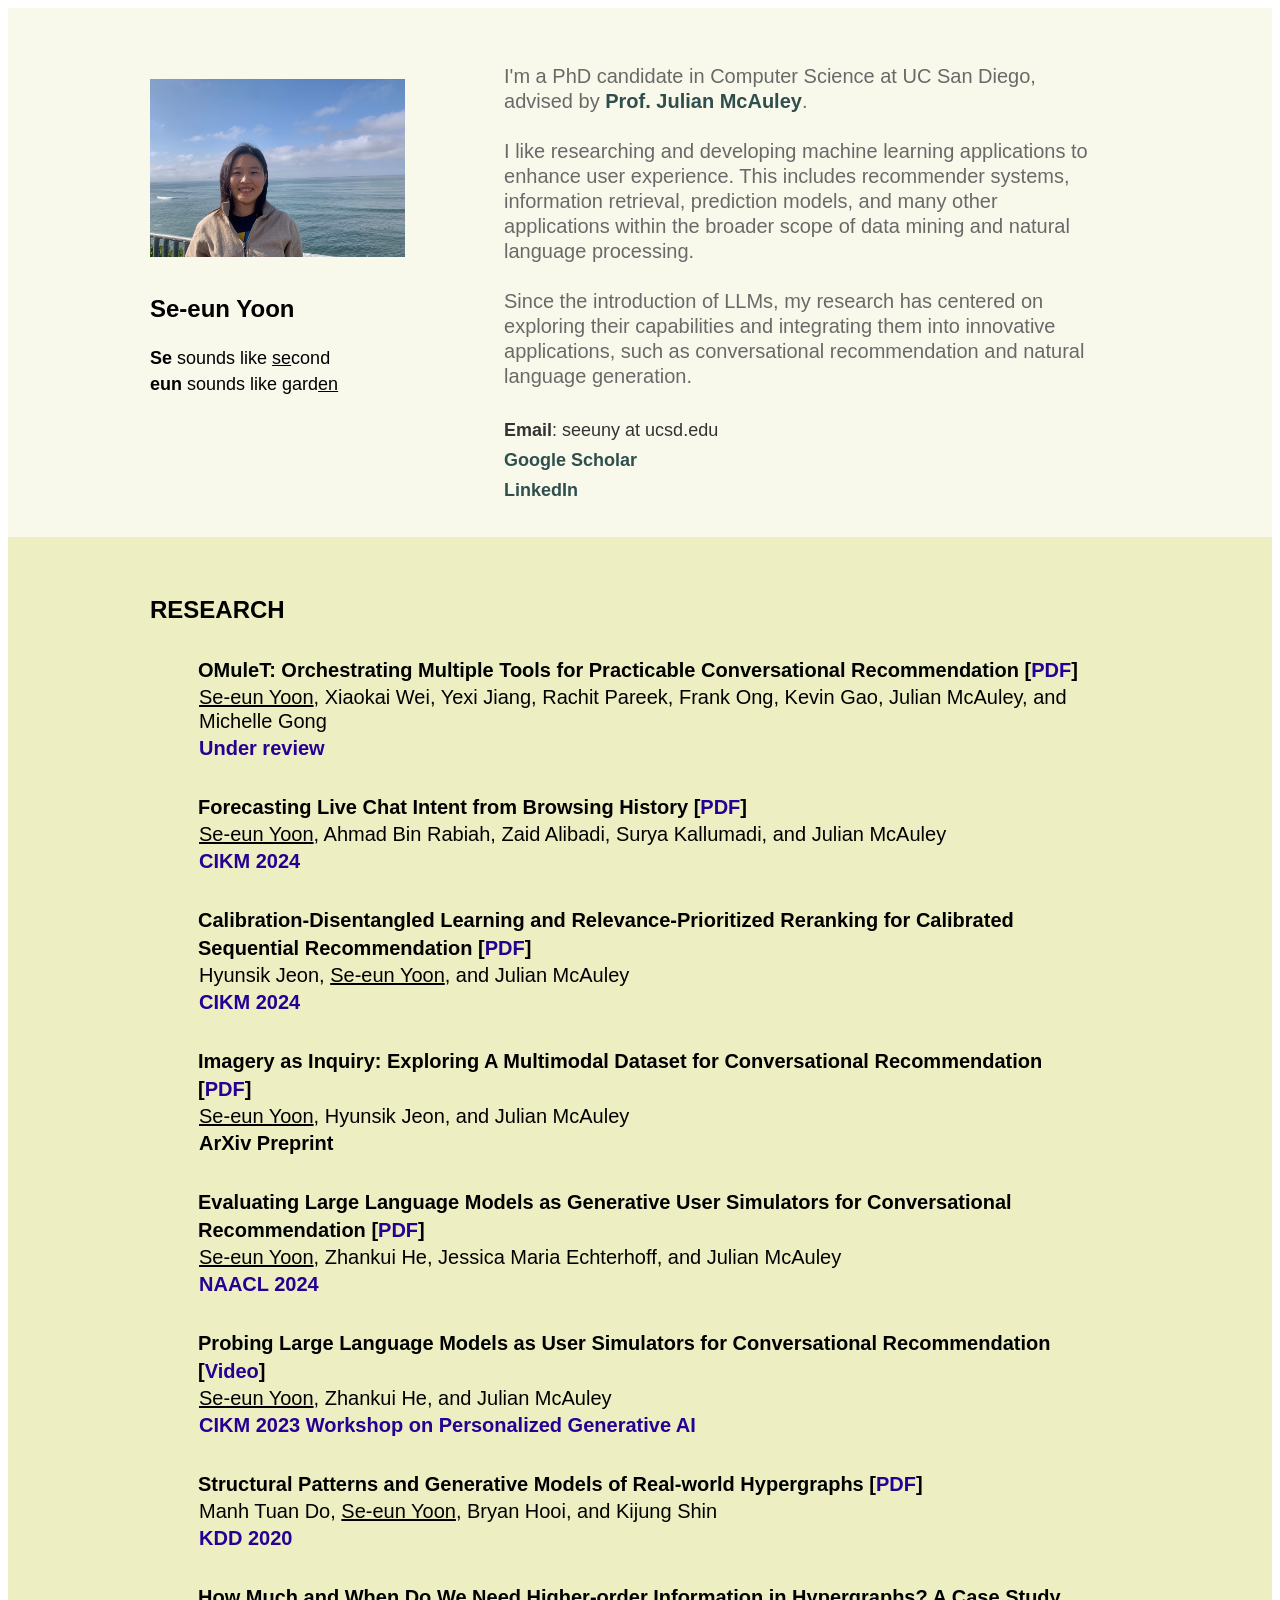
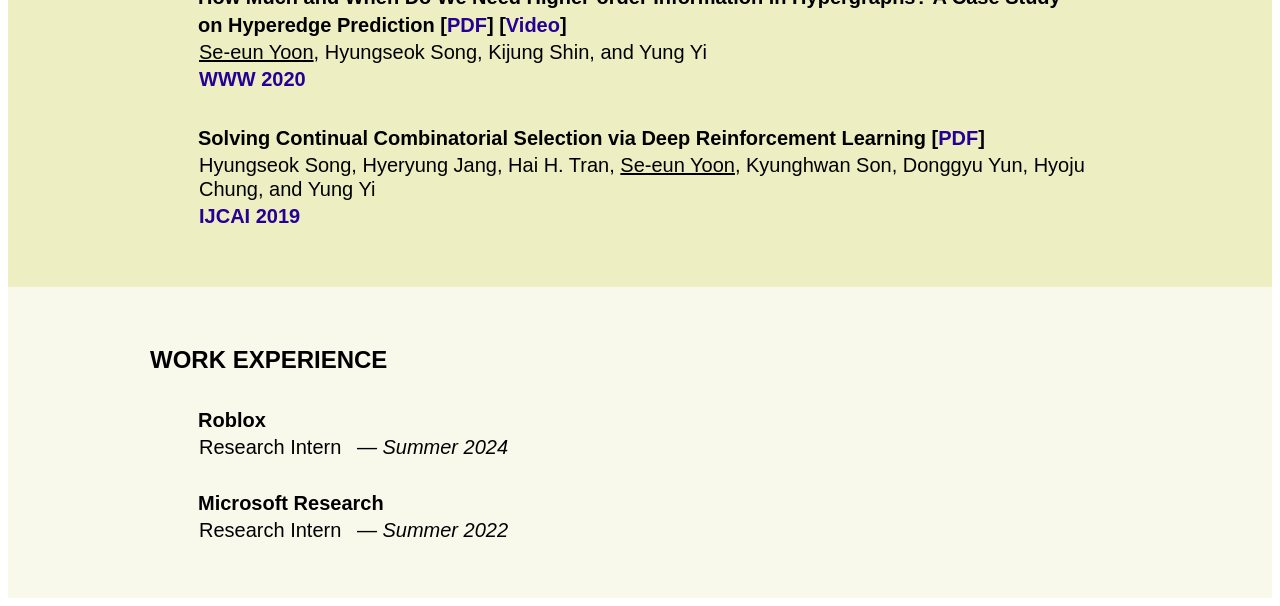
==== commit 215bb612: "." ====
--- a/index.html
+++ b/index.html
@@ -75,8 +75,10 @@
             <div class="row item">
                <div class="twelve columns">
                      <h5> OMuleT: Orchestrating Multiple Tools for Practicable Conversational Recommendation 
-                     </h5>
-                     <!-- <p class="authors">Author list witheld for blind review<br> -->
+                        [<a href="https://arxiv.org/abs/2411.19352">PDF</a>]
+                     </h5>
+                     <p class="authors"><em class="me">Se-eun Yoon</em>, Xiaokai Wei, Yexi Jiang, Rachit Pareek, Frank Ong, Kevin Gao, Julian McAuley, and Michelle Gong
+                        <br>
                         <a href=""><em class="venue">Under review</em></a>   
                     </p>
 
